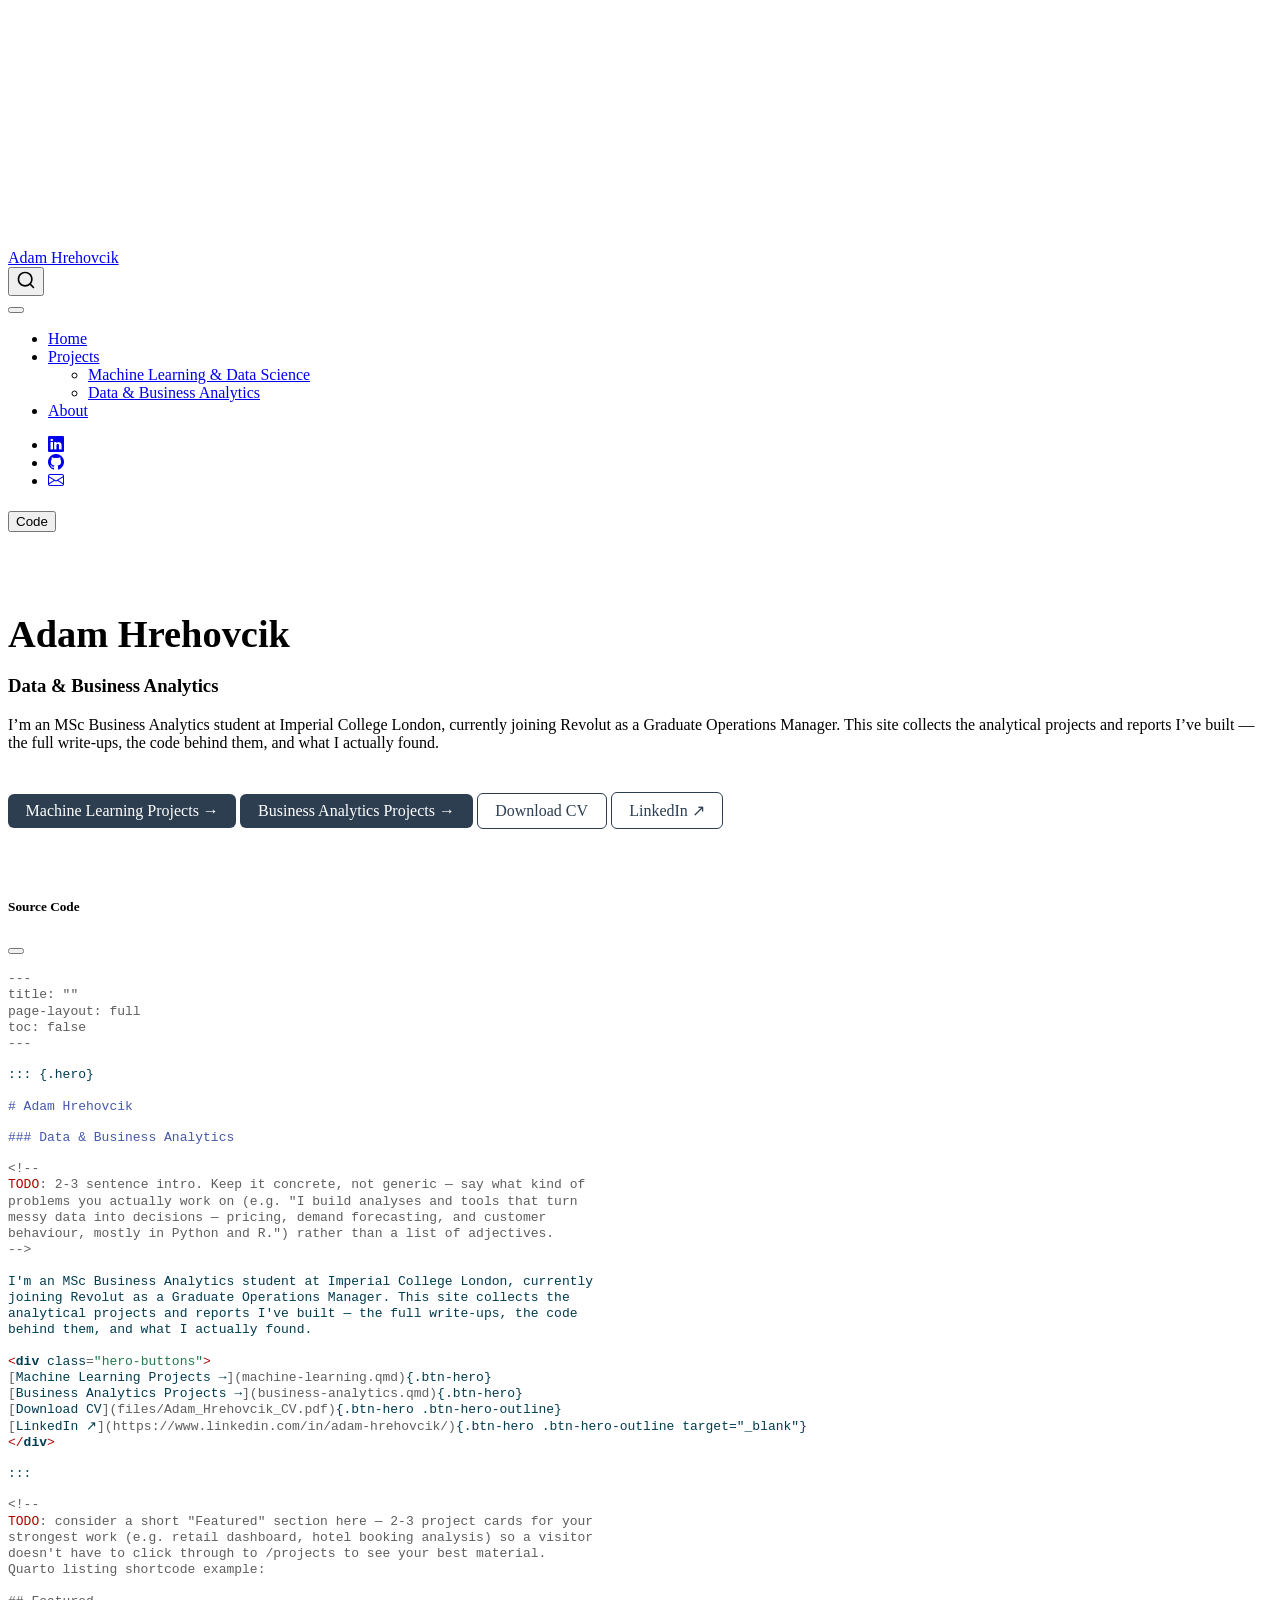
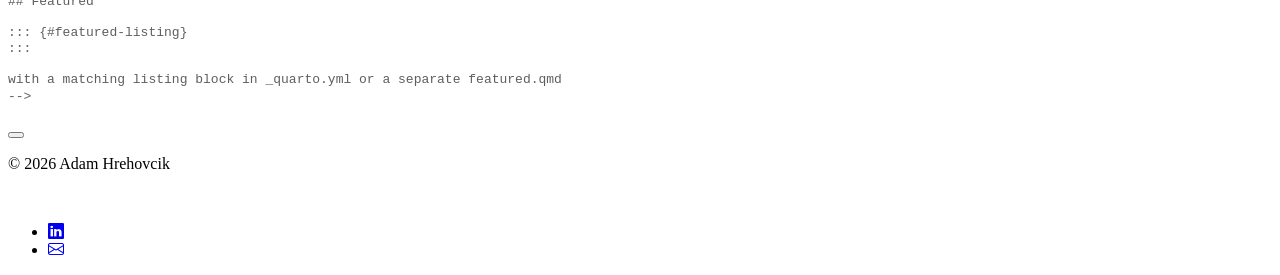
==== docs/index.html @ 9f3f6794 "project commit" ====
<!DOCTYPE html>
<html xmlns="http://www.w3.org/1999/xhtml" lang="en" xml:lang="en"><head>

<meta charset="utf-8">
<meta name="generator" content="quarto-1.10.18">

<meta name="viewport" content="width=device-width, initial-scale=1.0, user-scalable=yes">


<title>Adam Hrehovcik</title>
<style>
/* Default styles provided by pandoc.
** See https://pandoc.org/MANUAL.html#variables-for-html for config info.
*/
span.smallcaps{font-variant: small-caps;}
div.columns{display: flex; gap: 1.5em;}
div.column{flex: auto;}
@media screen {
div.columns{gap: min(4vw, 1.5em);}
div.column{overflow-x: auto;}
}
div.hanging-indent{margin-left: 1.5em; text-indent: -1.5em;}
ul.task-list{list-style: none;}
ul.task-list li input[type="checkbox"] {
  width: 0.8em;
  margin: 0 0.8em 0.2em -1em; /* quarto-specific, see https://github.com/quarto-dev/quarto-cli/issues/4556 */ 
  vertical-align: middle;
}
/* CSS for syntax highlighting */
html { -webkit-text-size-adjust: 100%; }
pre > code.sourceCode { white-space: pre; position: relative; }
pre > code.sourceCode > span { display: inline-block; line-height: 1.25; }
pre > code.sourceCode > span:empty { height: 1.2em; }
.sourceCode { overflow: visible; }
code.sourceCode > span { color: inherit; text-decoration: inherit; }
div.sourceCode { margin: 1em 0; }
pre.sourceCode { margin: 0; }
@media screen {
div.sourceCode { overflow: auto; }
}
@media print {
pre > code.sourceCode { white-space: pre-wrap; }
pre > code.sourceCode > span { text-indent: -5em; padding-left: 5em; }
}
pre.numberSource code
  { counter-reset: source-line 0; }
pre.numberSource code > span
  { position: relative; left: -4em; counter-increment: source-line; }
pre.numberSource code > span > a:first-child::before
  { content: counter(source-line);
    position: relative; left: -1em; text-align: right; vertical-align: baseline;
    border: none; display: inline-block;
    -webkit-touch-callout: none; -webkit-user-select: none;
    -khtml-user-select: none; -moz-user-select: none;
    -ms-user-select: none; user-select: none;
    padding: 0 4px; width: 4em;
  }
pre.numberSource { margin-left: 3em;  padding-left: 4px; }
div.sourceCode
  {   }
@media screen {
pre > code.sourceCode > span > a:first-child::before { text-decoration: underline; }
}
</style>


<script src="site_libs/quarto-nav/quarto-nav.js"></script>
<script src="site_libs/quarto-nav/headroom.min.js"></script>
<script src="site_libs/clipboard/clipboard.min.js"></script>
<script src="site_libs/quarto-search/autocomplete.umd.js"></script>
<script src="site_libs/quarto-search/fuse.min.js"></script>
<script src="site_libs/quarto-search/quarto-search.js"></script>
<meta name="quarto:offset" content="./">
<script src="site_libs/quarto-html/quarto.js" type="module"></script>
<script src="site_libs/quarto-html/tabsets/tabsets.js" type="module"></script>
<script src="site_libs/quarto-html/popper.min.js"></script>
<script src="site_libs/quarto-html/tippy.umd.min.js"></script>
<script src="site_libs/quarto-html/anchor.min.js"></script>
<link href="site_libs/quarto-html/tippy.css" rel="stylesheet">
<link href="site_libs/quarto-html/quarto-syntax-highlighting-64a204ab8560d761af7679ceaba22944.css" rel="stylesheet" id="quarto-text-highlighting-styles">
<script src="site_libs/bootstrap/bootstrap.min.js"></script>
<link href="site_libs/bootstrap/bootstrap-icons.css" rel="stylesheet">
<link href="site_libs/bootstrap/bootstrap-b9268bc799fbaeaa4ad04495d18e55d3.min.css" rel="stylesheet" append-hash="true" id="quarto-bootstrap" data-mode="light">
<script id="quarto-search-options" type="application/json">{
  "location": "navbar",
  "copy-button": false,
  "collapse-after": 3,
  "panel-placement": "end",
  "type": "overlay",
  "limit": 50,
  "keyboard-shortcut": [
    "f",
    "/",
    "s"
  ],
  "show-item-context": false,
  "language": {
    "search-no-results-text": "No results",
    "search-matching-documents-text": "matching documents",
    "search-copy-link-title": "Copy link to search",
    "search-hide-matches-text": "Hide additional matches",
    "search-more-match-text": "more match in this document",
    "search-more-matches-text": "more matches in this document",
    "search-clear-button-title": "Clear",
    "search-text-placeholder": "",
    "search-detached-cancel-button-title": "Cancel",
    "search-submit-button-title": "Submit",
    "search-label": "Search"
  }
}</script>


<link rel="stylesheet" href="styles.css">
</head>

<body class="nav-fixed quarto-light">

<div id="quarto-search-results"></div>
  <header id="quarto-header" class="headroom fixed-top">
    <nav class="navbar navbar-expand-lg " data-bs-theme="dark">
      <div class="navbar-container container-fluid">
      <div class="navbar-brand-container mx-auto">
    <a class="navbar-brand" href="./index.html">
    <span class="navbar-title">Adam Hrehovcik</span>
    </a>
  </div>
            <div id="quarto-search" class="" title="Search"></div>
          <button class="navbar-toggler" type="button" data-bs-toggle="collapse" data-bs-target="#navbarCollapse" aria-controls="navbarCollapse" role="menu" aria-expanded="false" aria-label="Toggle navigation" onclick="if (window.quartoToggleHeadroom) { window.quartoToggleHeadroom(); }">
  <span class="navbar-toggler-icon"></span>
</button>
          <div class="collapse navbar-collapse" id="navbarCollapse">
            <ul class="navbar-nav navbar-nav-scroll me-auto">
  <li class="nav-item">
    <a class="nav-link active" href="./index.html" aria-current="page"> 
<span class="menu-text">Home</span></a>
  </li>  
  <li class="nav-item dropdown ">
    <a class="nav-link dropdown-toggle" href="#" id="nav-menu-projects" role="link" data-bs-toggle="dropdown" aria-expanded="false">
 <span class="menu-text">Projects</span>
    </a>
    <ul class="dropdown-menu" aria-labelledby="nav-menu-projects">    
        <li>
    <a class="dropdown-item" href="./machine-learning.html">
 <span class="dropdown-text">Machine Learning &amp; Data Science</span></a>
  </li>  
        <li>
    <a class="dropdown-item" href="./business-analytics.html">
 <span class="dropdown-text">Data &amp; Business Analytics</span></a>
  </li>  
    </ul>
  </li>
  <li class="nav-item">
    <a class="nav-link" href="./about.html"> 
<span class="menu-text">About</span></a>
  </li>  
</ul>
            <ul class="navbar-nav navbar-nav-scroll ms-auto">
  <li class="nav-item compact">
    <a class="nav-link" href="https://www.linkedin.com/in/adam-hrehovcik/"> <i class="bi bi-linkedin" role="img" aria-label="LinkedIn">
</i> 
<span class="menu-text"></span></a>
  </li>  
  <li class="nav-item compact">
    <a class="nav-link" href="https://github.com/YOUR-GITHUB-USERNAME"> <i class="bi bi-github" role="img" aria-label="GitHub">
</i> 
<span class="menu-text"></span></a>
  </li>  
  <li class="nav-item compact">
    <a class="nav-link" href="mailto:adam.hrehovcik@gmail.com"> <i class="bi bi-envelope" role="img" aria-label="Email">
</i> 
<span class="menu-text"></span></a>
  </li>  
</ul>
          </div> <!-- /navcollapse -->
            <div class="quarto-navbar-tools">
</div>
      </div> <!-- /container-fluid -->
    </nav>
</header>
<!-- content -->
<div id="quarto-content" class="quarto-container page-columns page-rows-contents page-layout-full page-navbar">
<!-- sidebar -->
<!-- margin-sidebar -->
    
<!-- main -->
<main class="content column-page" id="quarto-document-content"><header id="title-block-header" class="quarto-title-block"><h1 class="title display-7"></h1></header><div class="quarto-title-block"><div class="quarto-title-tools-only"><button type="button" class="btn code-tools-button" id="quarto-code-tools-source"><i class="bi"></i> Code</button></div></div>




<section id="adam-hrehovcik" class="level1 hero">
<h1>Adam Hrehovcik</h1>
<section id="data-business-analytics" class="level3">
<h3 class="anchored" data-anchor-id="data-business-analytics">Data &amp; Business Analytics</h3>
<!--
TODO: 2-3 sentence intro. Keep it concrete, not generic — say what kind of
problems you actually work on (e.g. "I build analyses and tools that turn
messy data into decisions — pricing, demand forecasting, and customer
behaviour, mostly in Python and R.") rather than a list of adjectives.
-->
<p>I’m an MSc Business Analytics student at Imperial College London, currently joining Revolut as a Graduate Operations Manager. This site collects the analytical projects and reports I’ve built — the full write-ups, the code behind them, and what I actually found.</p>
<div class="hero-buttons">
<p><a href="./machine-learning.html" class="btn-hero">Machine Learning Projects →</a> <a href="./business-analytics.html" class="btn-hero">Business Analytics Projects →</a> <a href="files/Adam_Hrehovcik_CV.pdf" class="btn-hero btn-hero-outline">Download CV</a> <a href="https://www.linkedin.com/in/adam-hrehovcik/" class="btn-hero btn-hero-outline" target="_blank">LinkedIn ↗</a></p>
</div>
</section>
</section>
<!--
TODO: consider a short "Featured" section here — 2-3 project cards for your
strongest work (e.g. retail dashboard, hotel booking analysis) so a visitor
doesn't have to click through to /projects to see your best material.
Quarto listing shortcode example:

## Featured

::: {#featured-listing}
:::

with a matching listing block in _quarto.yml or a separate featured.qmd
-->


<!-- -->


</main> <!-- /main -->
<script id="quarto-html-after-body" type="application/javascript">
  window.document.addEventListener("DOMContentLoaded", function (event) {
    const icon = "";
    const anchorJS = new window.AnchorJS();
    anchorJS.options = {
      placement: 'right',
      icon: icon
    };
    anchorJS.add('.anchored');
    const isCodeAnnotation = (el) => {
      for (const clz of el.classList) {
        if (clz.startsWith('code-annotation-')) {                     
          return true;
        }
      }
      return false;
    }
    const onCopySuccess = function(e) {
      // button target
      const button = e.trigger;
      // don't keep focus
      button.blur();
      // flash "checked"
      button.classList.add('code-copy-button-checked');
      var currentTitle = button.getAttribute("title");
      button.setAttribute("title", "Copied!");
      let tooltip;
      if (window.bootstrap) {
        button.setAttribute("data-bs-toggle", "tooltip");
        button.setAttribute("data-bs-placement", "left");
        button.setAttribute("data-bs-title", "Copied!");
        tooltip = new bootstrap.Tooltip(button, 
          { trigger: "manual", 
            customClass: "code-copy-button-tooltip",
            offset: [0, -8]});
        tooltip.show();    
      }
      setTimeout(function() {
        if (tooltip) {
          tooltip.hide();
          button.removeAttribute("data-bs-title");
          button.removeAttribute("data-bs-toggle");
          button.removeAttribute("data-bs-placement");
        }
        button.setAttribute("title", currentTitle);
        button.classList.remove('code-copy-button-checked');
      }, 1000);
      // clear code selection
      e.clearSelection();
    }
    const getTextToCopy = function(trigger) {
      const outerScaffold = trigger.parentElement.cloneNode(true);
      const codeEl = outerScaffold.querySelector('code');
      for (const childEl of codeEl.children) {
        if (isCodeAnnotation(childEl)) {
          childEl.remove();
        }
      }
      return codeEl.innerText;
    }
    const clipboard = new window.ClipboardJS('.code-copy-button:not([data-in-quarto-modal])', {
      text: getTextToCopy
    });
    clipboard.on('success', onCopySuccess);
    if (window.document.getElementById('quarto-embedded-source-code-modal')) {
      const clipboardModal = new window.ClipboardJS('.code-copy-button[data-in-quarto-modal]', {
        text: getTextToCopy,
        container: window.document.getElementById('quarto-embedded-source-code-modal')
      });
      clipboardModal.on('success', onCopySuccess);
    }
    const viewSource = window.document.getElementById('quarto-view-source') ||
                       window.document.getElementById('quarto-code-tools-source');
    if (viewSource) {
      const sourceUrl = viewSource.getAttribute("data-quarto-source-url");
      viewSource.addEventListener("click", function(e) {
        if (sourceUrl) {
          // rstudio viewer pane
          if (/\bcapabilities=\b/.test(window.location)) {
            window.open(sourceUrl);
          } else {
            window.location.href = sourceUrl;
          }
        } else {
          const modal = new bootstrap.Modal(document.getElementById('quarto-embedded-source-code-modal'));
          modal.show();
        }
        return false;
      });
    }
    function toggleCodeHandler(show) {
      return function(e) {
        const cellDetails = window.document.querySelectorAll(".cell details.code-fold");
        for (let i=0; i<cellDetails.length; i++) {
          const details = cellDetails[i];
          if (show) {
            details.open = true;
          } else {
            details.removeAttribute("open");
          }
        }
        const cellCodeDivs = window.document.querySelectorAll(".cell div.sourceCode.cell-code");
        const fromCls = show ? "hidden" : "unhidden";
        const toCls = show ? "unhidden" : "hidden";
        for (let i=0; i<cellCodeDivs.length; i++) {
          const codeDiv = cellCodeDivs[i];
          if (codeDiv.classList.contains(fromCls)) {
            codeDiv.classList.remove(fromCls);
            codeDiv.classList.add(toCls);
          } 
        }
        return false;
      }
    }
    const hideAllCode = window.document.getElementById("quarto-hide-all-code");
    if (hideAllCode) {
      hideAllCode.addEventListener("click", toggleCodeHandler(false));
    }
    const showAllCode = window.document.getElementById("quarto-show-all-code");
    if (showAllCode) {
      showAllCode.addEventListener("click", toggleCodeHandler(true));
    }
      var localhostRegex = new RegExp(/^(?:http|https):\/\/localhost\:?[0-9]*\//);
      var mailtoRegex = new RegExp(/^mailto:/);
        var filterRegex = new RegExp("https:\/\/adamhrehovcik\.github\.io");
      var isInternal = (href) => {
          return filterRegex.test(href) || localhostRegex.test(href) || mailtoRegex.test(href);
      }
      // Inspect non-navigation links and adorn them if external
     var links = window.document.querySelectorAll('a[href]:not(.nav-link):not(.navbar-brand):not(.toc-action):not(.sidebar-link):not(.sidebar-item-toggle):not(.pagination-link):not(.no-external):not([aria-hidden]):not(.dropdown-item):not(.quarto-navigation-tool):not(.about-link)');
      for (var i=0; i<links.length; i++) {
        const link = links[i];
        if (!isInternal(link.href)) {
          // undo the damage that might have been done by quarto-nav.js in the case of
          // links that we want to consider external
          if (link.dataset.originalHref !== undefined) {
            link.href = link.dataset.originalHref;
          }
        }
      }
    function tippyHover(el, contentFn, onTriggerFn, onUntriggerFn) {
      const config = {
        allowHTML: true,
        maxWidth: 500,
        delay: 100,
        arrow: false,
        appendTo: function(el) {
            return el.parentElement;
        },
        interactive: true,
        interactiveBorder: 10,
        theme: 'quarto',
        placement: 'bottom-start',
      };
      if (contentFn) {
        config.content = contentFn;
      }
      if (onTriggerFn) {
        config.onTrigger = onTriggerFn;
      }
      if (onUntriggerFn) {
        config.onUntrigger = onUntriggerFn;
      }
      window.tippy(el, config); 
    }
    const noterefs = window.document.querySelectorAll('a[role="doc-noteref"]');
    for (var i=0; i<noterefs.length; i++) {
      const ref = noterefs[i];
      tippyHover(ref, function() {
        // use id or data attribute instead here
        let href = ref.getAttribute('data-footnote-href') || ref.getAttribute('href');
        try { href = new URL(href).hash; } catch {}
        const id = href.replace(/^#\/?/, "");
        const note = window.document.getElementById(id);
        if (note) {
          return note.innerHTML;
        } else {
          return "";
        }
      });
    }
    const xrefs = window.document.querySelectorAll('a.quarto-xref');
    const processXRef = (id, note) => {
      // Strip column container classes
      const stripColumnClz = (el) => {
        el.classList.remove("page-full", "page-columns");
        if (el.children) {
          for (const child of el.children) {
            stripColumnClz(child);
          }
        }
      }
      stripColumnClz(note)
      if (id === null || id.startsWith('sec-')) {
        // Special case sections, only their first couple elements
        const container = document.createElement("div");
        if (note.children && note.children.length > 2) {
          container.appendChild(note.children[0].cloneNode(true));
          for (let i = 1; i < note.children.length; i++) {
            const child = note.children[i];
            if (child.tagName === "P" && child.innerText === "") {
              continue;
            } else {
              container.appendChild(child.cloneNode(true));
              break;
            }
          }
          if (window.Quarto?.typesetMath) {
            window.Quarto.typesetMath(container);
          }
          return container.innerHTML
        } else {
          if (window.Quarto?.typesetMath) {
            window.Quarto.typesetMath(note);
          }
          return note.innerHTML;
        }
      } else {
        // Remove any anchor links if they are present
        const anchorLink = note.querySelector('a.anchorjs-link');
        if (anchorLink) {
          anchorLink.remove();
        }
        if (window.Quarto?.typesetMath) {
          window.Quarto.typesetMath(note);
        }
        if (note.classList.contains("callout")) {
          return note.outerHTML;
        } else {
          return note.innerHTML;
        }
      }
    }
    for (var i=0; i<xrefs.length; i++) {
      const xref = xrefs[i];
      tippyHover(xref, undefined, function(instance) {
        instance.disable();
        let url = xref.getAttribute('href');
        let hash = undefined; 
        if (url.startsWith('#')) {
          hash = url;
        } else {
          try { hash = new URL(url).hash; } catch {}
        }
        if (hash) {
          const id = hash.replace(/^#\/?/, "");
          const note = window.document.getElementById(id);
          if (note !== null) {
            try {
              const html = processXRef(id, note.cloneNode(true));
              instance.setContent(html);
            } finally {
              instance.enable();
              instance.show();
            }
          } else {
            // See if we can fetch this
            fetch(url.split('#')[0])
            .then(res => res.text())
            .then(html => {
              const parser = new DOMParser();
              const htmlDoc = parser.parseFromString(html, "text/html");
              const note = htmlDoc.getElementById(id);
              if (note !== null) {
                const html = processXRef(id, note);
                instance.setContent(html);
              } 
            }).finally(() => {
              instance.enable();
              instance.show();
            });
          }
        } else {
          // See if we can fetch a full url (with no hash to target)
          // This is a special case and we should probably do some content thinning / targeting
          fetch(url)
          .then(res => res.text())
          .then(html => {
            const parser = new DOMParser();
            const htmlDoc = parser.parseFromString(html, "text/html");
            const note = htmlDoc.querySelector('main.content');
            if (note !== null) {
              // This should only happen for chapter cross references
              // (since there is no id in the URL)
              // remove the first header
              if (note.children.length > 0 && note.children[0].tagName === "HEADER") {
                note.children[0].remove();
              }
              const html = processXRef(null, note);
              instance.setContent(html);
            } 
          }).finally(() => {
            instance.enable();
            instance.show();
          });
        }
      }, function(instance) {
      });
    }
        let selectedAnnoteEl;
        const selectorForAnnotation = ( cell, annotation) => {
          let cellAttr = 'data-code-cell="' + cell + '"';
          let lineAttr = 'data-code-annotation="' +  annotation + '"';
          const selector = 'span[' + cellAttr + '][' + lineAttr + ']';
          return selector;
        }
        const selectCodeLines = (annoteEl) => {
          const doc = window.document;
          const targetCell = annoteEl.getAttribute("data-target-cell");
          const targetAnnotation = annoteEl.getAttribute("data-target-annotation");
          const annoteSpan = window.document.querySelector(selectorForAnnotation(targetCell, targetAnnotation));
          const lines = annoteSpan.getAttribute("data-code-lines").split(",");
          const lineIds = lines.map((line) => {
            return targetCell + "-" + line;
          })
          let top = null;
          let height = null;
          let parent = null;
          if (lineIds.length > 0) {
              //compute the position of the single el (top and bottom and make a div)
              const el = window.document.getElementById(lineIds[0]);
              top = el.offsetTop;
              height = el.offsetHeight;
              parent = el.parentElement.parentElement;
            if (lineIds.length > 1) {
              const lastEl = window.document.getElementById(lineIds[lineIds.length - 1]);
              const bottom = lastEl.offsetTop + lastEl.offsetHeight;
              height = bottom - top;
            }
            if (top !== null && height !== null && parent !== null) {
              // cook up a div (if necessary) and position it 
              let div = window.document.getElementById("code-annotation-line-highlight");
              if (div === null) {
                div = window.document.createElement("div");
                div.setAttribute("id", "code-annotation-line-highlight");
                div.style.position = 'absolute';
                parent.appendChild(div);
              }
              div.style.top = top - 2 + "px";
              div.style.height = height + 4 + "px";
              div.style.left = 0;
              let gutterDiv = window.document.getElementById("code-annotation-line-highlight-gutter");
              if (gutterDiv === null) {
                gutterDiv = window.document.createElement("div");
                gutterDiv.setAttribute("id", "code-annotation-line-highlight-gutter");
                gutterDiv.style.position = 'absolute';
                const codeCell = window.document.getElementById(targetCell);
                const gutter = codeCell.querySelector('.code-annotation-gutter');
                gutter.appendChild(gutterDiv);
              }
              gutterDiv.style.top = top - 2 + "px";
              gutterDiv.style.height = height + 4 + "px";
            }
            selectedAnnoteEl = annoteEl;
          }
        };
        const unselectCodeLines = () => {
          const elementsIds = ["code-annotation-line-highlight", "code-annotation-line-highlight-gutter"];
          elementsIds.forEach((elId) => {
            const div = window.document.getElementById(elId);
            if (div) {
              div.remove();
            }
          });
          selectedAnnoteEl = undefined;
        };
          // Handle positioning of the toggle
      window.addEventListener(
        "resize",
        throttle(() => {
          elRect = undefined;
          if (selectedAnnoteEl) {
            selectCodeLines(selectedAnnoteEl);
          }
        }, 10)
      );
      function throttle(fn, ms) {
      let throttle = false;
      let timer;
        return (...args) => {
          if(!throttle) { // first call gets through
              fn.apply(this, args);
              throttle = true;
          } else { // all the others get throttled
              if(timer) clearTimeout(timer); // cancel #2
              timer = setTimeout(() => {
                fn.apply(this, args);
                timer = throttle = false;
              }, ms);
          }
        };
      }
        // Attach click handler to the DT
        const annoteDls = window.document.querySelectorAll('dt[data-target-cell]');
        for (const annoteDlNode of annoteDls) {
          annoteDlNode.addEventListener('click', (event) => {
            const clickedEl = event.target;
            if (clickedEl !== selectedAnnoteEl) {
              unselectCodeLines();
              const activeEl = window.document.querySelector('dt[data-target-cell].code-annotation-active');
              if (activeEl) {
                activeEl.classList.remove('code-annotation-active');
              }
              selectCodeLines(clickedEl);
              clickedEl.classList.add('code-annotation-active');
            } else {
              // Unselect the line
              unselectCodeLines();
              clickedEl.classList.remove('code-annotation-active');
            }
          });
        }
    const findCites = (el) => {
      const parentEl = el.parentElement;
      if (parentEl) {
        const cites = parentEl.dataset.cites;
        if (cites) {
          return {
            el,
            cites: cites.split(' ')
          };
        } else {
          return findCites(el.parentElement)
        }
      } else {
        return undefined;
      }
    };
    var bibliorefs = window.document.querySelectorAll('a[role="doc-biblioref"]');
    for (var i=0; i<bibliorefs.length; i++) {
      const ref = bibliorefs[i];
      const citeInfo = findCites(ref);
      if (citeInfo) {
        tippyHover(citeInfo.el, function() {
          var popup = window.document.createElement('div');
          citeInfo.cites.forEach(function(cite) {
            var citeDiv = window.document.createElement('div');
            citeDiv.classList.add('hanging-indent');
            citeDiv.classList.add('csl-entry');
            var biblioDiv = window.document.getElementById('ref-' + cite);
            if (biblioDiv) {
              citeDiv.innerHTML = biblioDiv.innerHTML;
            }
            popup.appendChild(citeDiv);
          });
          return popup.innerHTML;
        });
      }
    }
  });
  </script><div class="modal fade" id="quarto-embedded-source-code-modal" tabindex="-1" aria-labelledby="quarto-embedded-source-code-modal-label" aria-hidden="true"><div class="modal-dialog modal-dialog-scrollable"><div class="modal-content"><div class="modal-header"><h5 class="modal-title" id="quarto-embedded-source-code-modal-label">Source Code</h5><button class="btn-close" data-bs-dismiss="modal"></button></div><div class="modal-body"><div class="">
<div class="code-copy-outer-scaffold"><div class="sourceCode" id="cb1" data-shortcodes="false"><pre class="sourceCode markdown code-with-copy"><code class="sourceCode markdown"><span id="cb1-1"><a href="#cb1-1" aria-hidden="true" tabindex="-1"></a><span class="co">---</span></span>
<span id="cb1-2"><a href="#cb1-2" aria-hidden="true" tabindex="-1"></a><span class="an">title:</span><span class="co"> ""</span></span>
<span id="cb1-3"><a href="#cb1-3" aria-hidden="true" tabindex="-1"></a><span class="an">page-layout:</span><span class="co"> full</span></span>
<span id="cb1-4"><a href="#cb1-4" aria-hidden="true" tabindex="-1"></a><span class="an">toc:</span><span class="co"> false</span></span>
<span id="cb1-5"><a href="#cb1-5" aria-hidden="true" tabindex="-1"></a><span class="co">---</span></span>
<span id="cb1-6"><a href="#cb1-6" aria-hidden="true" tabindex="-1"></a></span>
<span id="cb1-7"><a href="#cb1-7" aria-hidden="true" tabindex="-1"></a>::: {.hero}</span>
<span id="cb1-8"><a href="#cb1-8" aria-hidden="true" tabindex="-1"></a></span>
<span id="cb1-9"><a href="#cb1-9" aria-hidden="true" tabindex="-1"></a><span class="fu"># Adam Hrehovcik</span></span>
<span id="cb1-10"><a href="#cb1-10" aria-hidden="true" tabindex="-1"></a></span>
<span id="cb1-11"><a href="#cb1-11" aria-hidden="true" tabindex="-1"></a><span class="fu">### Data &amp; Business Analytics</span></span>
<span id="cb1-12"><a href="#cb1-12" aria-hidden="true" tabindex="-1"></a></span>
<span id="cb1-13"><a href="#cb1-13" aria-hidden="true" tabindex="-1"></a><span class="co">&lt;!--</span></span>
<span id="cb1-14"><a href="#cb1-14" aria-hidden="true" tabindex="-1"></a><span class="al">TODO</span><span class="co">: 2-3 sentence intro. Keep it concrete, not generic — say what kind of</span></span>
<span id="cb1-15"><a href="#cb1-15" aria-hidden="true" tabindex="-1"></a><span class="co">problems you actually work on (e.g. "I build analyses and tools that turn</span></span>
<span id="cb1-16"><a href="#cb1-16" aria-hidden="true" tabindex="-1"></a><span class="co">messy data into decisions — pricing, demand forecasting, and customer</span></span>
<span id="cb1-17"><a href="#cb1-17" aria-hidden="true" tabindex="-1"></a><span class="co">behaviour, mostly in Python and R.") rather than a list of adjectives.</span></span>
<span id="cb1-18"><a href="#cb1-18" aria-hidden="true" tabindex="-1"></a><span class="co">--&gt;</span></span>
<span id="cb1-19"><a href="#cb1-19" aria-hidden="true" tabindex="-1"></a></span>
<span id="cb1-20"><a href="#cb1-20" aria-hidden="true" tabindex="-1"></a>I'm an MSc Business Analytics student at Imperial College London, currently</span>
<span id="cb1-21"><a href="#cb1-21" aria-hidden="true" tabindex="-1"></a>joining Revolut as a Graduate Operations Manager. This site collects the</span>
<span id="cb1-22"><a href="#cb1-22" aria-hidden="true" tabindex="-1"></a>analytical projects and reports I've built — the full write-ups, the code</span>
<span id="cb1-23"><a href="#cb1-23" aria-hidden="true" tabindex="-1"></a>behind them, and what I actually found.</span>
<span id="cb1-24"><a href="#cb1-24" aria-hidden="true" tabindex="-1"></a></span>
<span id="cb1-25"><a href="#cb1-25" aria-hidden="true" tabindex="-1"></a><span class="dt">&lt;</span><span class="kw">div</span><span class="ot"> class</span><span class="op">=</span><span class="st">"hero-buttons"</span><span class="dt">&gt;</span></span>
<span id="cb1-26"><a href="#cb1-26" aria-hidden="true" tabindex="-1"></a><span class="co">[</span><span class="ot">Machine Learning Projects →</span><span class="co">](machine-learning.qmd)</span>{.btn-hero}</span>
<span id="cb1-27"><a href="#cb1-27" aria-hidden="true" tabindex="-1"></a><span class="co">[</span><span class="ot">Business Analytics Projects →</span><span class="co">](business-analytics.qmd)</span>{.btn-hero}</span>
<span id="cb1-28"><a href="#cb1-28" aria-hidden="true" tabindex="-1"></a><span class="co">[</span><span class="ot">Download CV</span><span class="co">](files/Adam_Hrehovcik_CV.pdf)</span>{.btn-hero .btn-hero-outline}</span>
<span id="cb1-29"><a href="#cb1-29" aria-hidden="true" tabindex="-1"></a><span class="co">[</span><span class="ot">LinkedIn ↗</span><span class="co">](https://www.linkedin.com/in/adam-hrehovcik/)</span>{.btn-hero .btn-hero-outline target="_blank"}</span>
<span id="cb1-30"><a href="#cb1-30" aria-hidden="true" tabindex="-1"></a><span class="dt">&lt;/</span><span class="kw">div</span><span class="dt">&gt;</span></span>
<span id="cb1-31"><a href="#cb1-31" aria-hidden="true" tabindex="-1"></a></span>
<span id="cb1-32"><a href="#cb1-32" aria-hidden="true" tabindex="-1"></a>:::</span>
<span id="cb1-33"><a href="#cb1-33" aria-hidden="true" tabindex="-1"></a></span>
<span id="cb1-34"><a href="#cb1-34" aria-hidden="true" tabindex="-1"></a><span class="co">&lt;!--</span></span>
<span id="cb1-35"><a href="#cb1-35" aria-hidden="true" tabindex="-1"></a><span class="al">TODO</span><span class="co">: consider a short "Featured" section here — 2-3 project cards for your</span></span>
<span id="cb1-36"><a href="#cb1-36" aria-hidden="true" tabindex="-1"></a><span class="co">strongest work (e.g. retail dashboard, hotel booking analysis) so a visitor</span></span>
<span id="cb1-37"><a href="#cb1-37" aria-hidden="true" tabindex="-1"></a><span class="co">doesn't have to click through to /projects to see your best material.</span></span>
<span id="cb1-38"><a href="#cb1-38" aria-hidden="true" tabindex="-1"></a><span class="co">Quarto listing shortcode example:</span></span>
<span id="cb1-39"><a href="#cb1-39" aria-hidden="true" tabindex="-1"></a></span>
<span id="cb1-40"><a href="#cb1-40" aria-hidden="true" tabindex="-1"></a><span class="co">## Featured</span></span>
<span id="cb1-41"><a href="#cb1-41" aria-hidden="true" tabindex="-1"></a></span>
<span id="cb1-42"><a href="#cb1-42" aria-hidden="true" tabindex="-1"></a><span class="co">::: {#featured-listing}</span></span>
<span id="cb1-43"><a href="#cb1-43" aria-hidden="true" tabindex="-1"></a><span class="co">:::</span></span>
<span id="cb1-44"><a href="#cb1-44" aria-hidden="true" tabindex="-1"></a></span>
<span id="cb1-45"><a href="#cb1-45" aria-hidden="true" tabindex="-1"></a><span class="co">with a matching listing block in _quarto.yml or a separate featured.qmd</span></span>
<span id="cb1-46"><a href="#cb1-46" aria-hidden="true" tabindex="-1"></a><span class="co">--&gt;</span></span></code></pre></div><button title="Copy to Clipboard" class="code-copy-button" data-in-quarto-modal=""><i class="bi"></i></button></div>
</div></div></div></div></div>
</div> <!-- /content -->
<footer class="footer">
  <div class="nav-footer">
    <div class="nav-footer-left">
<p>© 2026 Adam Hrehovcik</p>
</div>   
    <div class="nav-footer-center">
      &nbsp;
    </div>
    <div class="nav-footer-right">
      <ul class="footer-items list-unstyled">
    <li class="nav-item compact">
    <a class="nav-link" href="https://www.linkedin.com/in/adam-hrehovcik/">
      <i class="bi bi-linkedin" role="img">
</i> 
    </a>
  </li>  
    <li class="nav-item compact">
    <a class="nav-link" href="mailto:adam.hrehovcik@gmail.com">
      <i class="bi bi-envelope" role="img">
</i> 
    </a>
  </li>  
</ul>
    </div>
  </div>
</footer>




</body></html>
---- docs/site_libs/quarto-html/tippy.css ----
.tippy-box[data-animation=fade][data-state=hidden]{opacity:0}[data-tippy-root]{max-width:calc(100vw - 10px)}.tippy-box{position:relative;background-color:#333;color:#fff;border-radius:4px;font-size:14px;line-height:1.4;white-space:normal;outline:0;transition-property:transform,visibility,opacity}.tippy-box[data-placement^=top]>.tippy-arrow{bottom:0}.tippy-box[data-placement^=top]>.tippy-arrow:before{bottom:-7px;left:0;border-width:8px 8px 0;border-top-color:initial;transform-origin:center top}.tippy-box[data-placement^=bottom]>.tippy-arrow{top:0}.tippy-box[data-placement^=bottom]>.tippy-arrow:before{top:-7px;left:0;border-width:0 8px 8px;border-bottom-color:initial;transform-origin:center bottom}.tippy-box[data-placement^=left]>.tippy-arrow{right:0}.tippy-box[data-placement^=left]>.tippy-arrow:before{border-width:8px 0 8px 8px;border-left-color:initial;right:-7px;transform-origin:center left}.tippy-box[data-placement^=right]>.tippy-arrow{left:0}.tippy-box[data-placement^=right]>.tippy-arrow:before{left:-7px;border-width:8px 8px 8px 0;border-right-color:initial;transform-origin:center right}.tippy-box[data-inertia][data-state=visible]{transition-timing-function:cubic-bezier(.54,1.5,.38,1.11)}.tippy-arrow{width:16px;height:16px;color:#333}.tippy-arrow:before{content:"";position:absolute;border-color:transparent;border-style:solid}.tippy-content{position:relative;padding:5px 9px;z-index:1}
---- docs/site_libs/quarto-html/quarto-syntax-highlighting-64a204ab8560d761af7679ceaba22944.css ----
/* quarto syntax highlight colors */
:root {
  --quarto-hl-ot-color: #003B4F;
  --quarto-hl-at-color: #657422;
  --quarto-hl-ss-color: #20794D;
  --quarto-hl-an-color: #5E5E5E;
  --quarto-hl-fu-color: #4758AB;
  --quarto-hl-st-color: #20794D;
  --quarto-hl-cf-color: #003B4F;
  --quarto-hl-op-color: #5E5E5E;
  --quarto-hl-er-color: #AD0000;
  --quarto-hl-bn-color: #AD0000;
  --quarto-hl-al-color: #AD0000;
  --quarto-hl-va-color: #111111;
  --quarto-hl-bu-color: inherit;
  --quarto-hl-ex-color: inherit;
  --quarto-hl-pp-color: #AD0000;
  --quarto-hl-in-color: #5E5E5E;
  --quarto-hl-vs-color: #20794D;
  --quarto-hl-wa-color: #5E5E5E;
  --quarto-hl-do-color: #5E5E5E;
  --quarto-hl-im-color: #00769E;
  --quarto-hl-ch-color: #20794D;
  --quarto-hl-dt-color: #AD0000;
  --quarto-hl-fl-color: #AD0000;
  --quarto-hl-co-color: #5E5E5E;
  --quarto-hl-cv-color: #5E5E5E;
  --quarto-hl-cn-color: #8f5902;
  --quarto-hl-sc-color: #5E5E5E;
  --quarto-hl-dv-color: #AD0000;
  --quarto-hl-kw-color: #003B4F;
}

/* other quarto variables */
:root {
  --quarto-font-monospace: SFMono-Regular, Menlo, Monaco, Consolas, "Liberation Mono", "Courier New", monospace;
}

/* syntax highlight based on Pandoc's rules */
pre > code.sourceCode > span {
  color: #003B4F;
}

code.sourceCode > span {
  color: #003B4F;
}

div.sourceCode,
div.sourceCode pre.sourceCode {
  color: #003B4F;
}

/* Normal */
code span {
  color: #003B4F;
}

/* Alert */
code span.al {
  color: #AD0000;
  font-style: inherit;
}

/* Annotation */
code span.an {
  color: #5E5E5E;
  font-style: inherit;
}

/* Attribute */
code span.at {
  color: #657422;
  font-style: inherit;
}

/* BaseN */
code span.bn {
  color: #AD0000;
  font-style: inherit;
}

/* BuiltIn */
code span.bu {
  font-style: inherit;
}

/* ControlFlow */
code span.cf {
  color: #003B4F;
  font-weight: bold;
  font-style: inherit;
}

/* Char */
code span.ch {
  color: #20794D;
  font-style: inherit;
}

/* Constant */
code span.cn {
  color: #8f5902;
  font-style: inherit;
}

/* Comment */
code span.co {
  color: #5E5E5E;
  font-style: inherit;
}

/* CommentVar */
code span.cv {
  color: #5E5E5E;
  font-style: italic;
}

/* Documentation */
code span.do {
  color: #5E5E5E;
  font-style: italic;
}

/* DataType */
code span.dt {
  color: #AD0000;
  font-style: inherit;
}

/* DecVal */
code span.dv {
  color: #AD0000;
  font-style: inherit;
}

/* Error */
code span.er {
  color: #AD0000;
  font-style: inherit;
}

/* Extension */
code span.ex {
  font-style: inherit;
}

/* Float */
code span.fl {
  color: #AD0000;
  font-style: inherit;
}

/* Function */
code span.fu {
  color: #4758AB;
  font-style: inherit;
}

/* Import */
code span.im {
  color: #00769E;
  font-style: inherit;
}

/* Information */
code span.in {
  color: #5E5E5E;
  font-style: inherit;
}

/* Keyword */
code span.kw {
  color: #003B4F;
  font-weight: bold;
  font-style: inherit;
}

/* Operator */
code span.op {
  color: #5E5E5E;
  font-style: inherit;
}

/* Other */
code span.ot {
  color: #003B4F;
  font-style: inherit;
}

/* Preprocessor */
code span.pp {
  color: #AD0000;
  font-style: inherit;
}

/* SpecialChar */
code span.sc {
  color: #5E5E5E;
  font-style: inherit;
}

/* SpecialString */
code span.ss {
  color: #20794D;
  font-style: inherit;
}

/* String */
code span.st {
  color: #20794D;
  font-style: inherit;
}

/* Variable */
code span.va {
  color: #111111;
  font-style: inherit;
}

/* VerbatimString */
code span.vs {
  color: #20794D;
  font-style: inherit;
}

/* Warning */
code span.wa {
  color: #5E5E5E;
  font-style: italic;
}

.prevent-inlining {
  content: "</";
}

/*# sourceMappingURL=9d8d5bb603a83b8298b89080a598c93b.css.map */
---- docs/styles.css ----
/* Minimal custom styling on top of the Cosmo theme.
   Delete anything you don't want — this is intentionally light-touch. */

.hero {
  padding: 3rem 0 2rem 0;
}

.hero h1 {
  font-size: 2.4rem;
  margin-bottom: 0.25rem;
}

.hero-buttons {
  margin-top: 1.5rem;
  display: flex;
  gap: 0.75rem;
  flex-wrap: wrap;
}

.btn-hero {
  display: inline-block;
  padding: 0.5rem 1.1rem;
  border-radius: 6px;
  text-decoration: none !important;
  font-weight: 500;
  background-color: #2c3e50;
  color: #fff !important;
}

.btn-hero-outline {
  background-color: transparent;
  color: #2c3e50 !important;
  border: 1px solid #2c3e50;
}

.about-layout {
  max-width: 700px;
}

.about-photo {
  width: 160px;
  border-radius: 50%;
  margin-bottom: 1rem;
}

/* Project listing cards */
.quarto-grid-item .card-title {
  font-weight: 600;
}
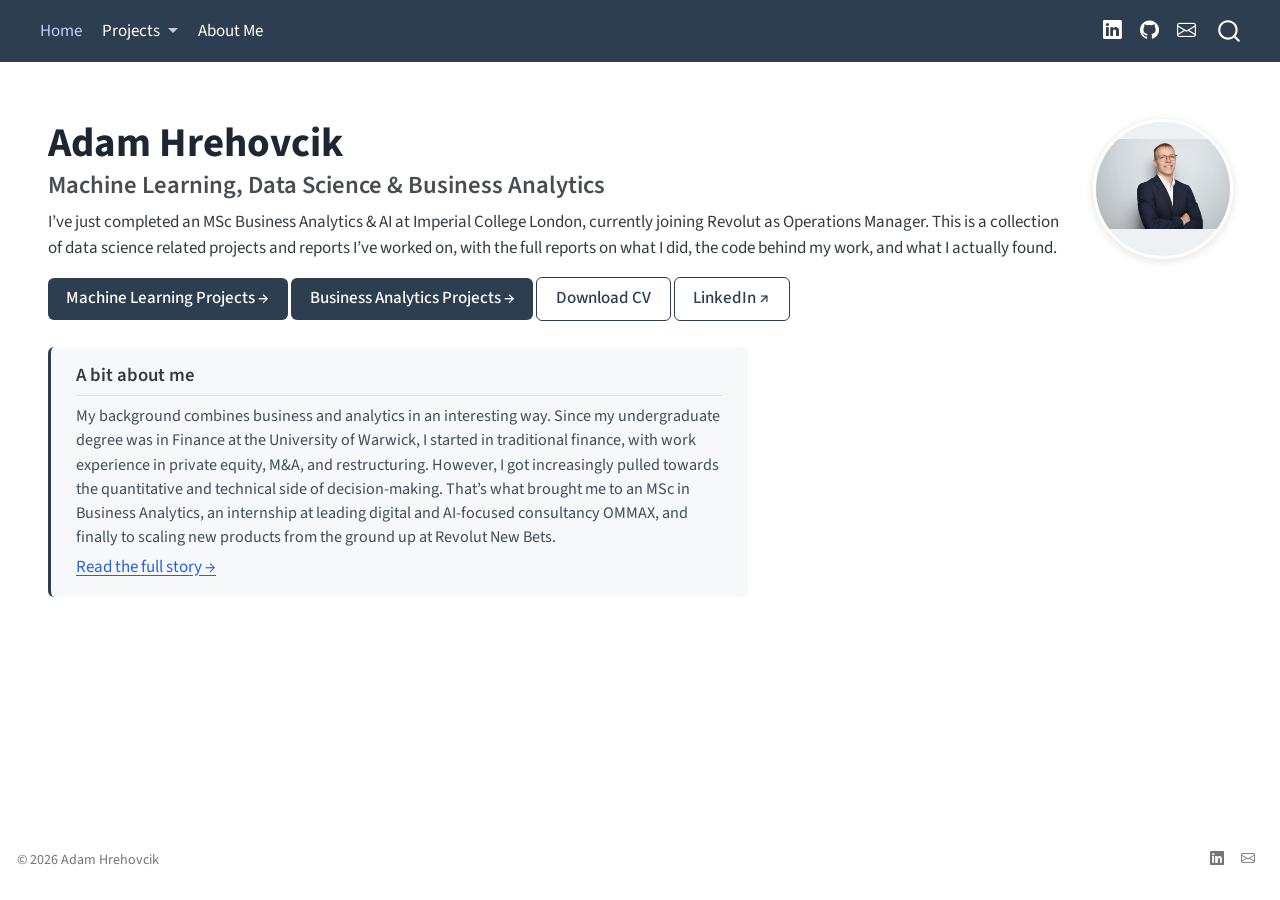
==== commit f873f037: "final touches" ====
--- a/docs/index.html
+++ b/docs/index.html
@@ -26,41 +26,6 @@
   margin: 0 0.8em 0.2em -1em; /* quarto-specific, see https://github.com/quarto-dev/quarto-cli/issues/4556 */ 
   vertical-align: middle;
 }
-/* CSS for syntax highlighting */
-html { -webkit-text-size-adjust: 100%; }
-pre > code.sourceCode { white-space: pre; position: relative; }
-pre > code.sourceCode > span { display: inline-block; line-height: 1.25; }
-pre > code.sourceCode > span:empty { height: 1.2em; }
-.sourceCode { overflow: visible; }
-code.sourceCode > span { color: inherit; text-decoration: inherit; }
-div.sourceCode { margin: 1em 0; }
-pre.sourceCode { margin: 0; }
-@media screen {
-div.sourceCode { overflow: auto; }
-}
-@media print {
-pre > code.sourceCode { white-space: pre-wrap; }
-pre > code.sourceCode > span { text-indent: -5em; padding-left: 5em; }
-}
-pre.numberSource code
-  { counter-reset: source-line 0; }
-pre.numberSource code > span
-  { position: relative; left: -4em; counter-increment: source-line; }
-pre.numberSource code > span > a:first-child::before
-  { content: counter(source-line);
-    position: relative; left: -1em; text-align: right; vertical-align: baseline;
-    border: none; display: inline-block;
-    -webkit-touch-callout: none; -webkit-user-select: none;
-    -khtml-user-select: none; -moz-user-select: none;
-    -ms-user-select: none; user-select: none;
-    padding: 0 4px; width: 4em;
-  }
-pre.numberSource { margin-left: 3em;  padding-left: 4px; }
-div.sourceCode
-  {   }
-@media screen {
-pre > code.sourceCode > span > a:first-child::before { text-decoration: underline; }
-}
 </style>
 
 
@@ -80,7 +45,7 @@
 <link href="site_libs/quarto-html/quarto-syntax-highlighting-64a204ab8560d761af7679ceaba22944.css" rel="stylesheet" id="quarto-text-highlighting-styles">
 <script src="site_libs/bootstrap/bootstrap.min.js"></script>
 <link href="site_libs/bootstrap/bootstrap-icons.css" rel="stylesheet">
-<link href="site_libs/bootstrap/bootstrap-b9268bc799fbaeaa4ad04495d18e55d3.min.css" rel="stylesheet" append-hash="true" id="quarto-bootstrap" data-mode="light">
+<link href="site_libs/bootstrap/bootstrap-0a29e989004181ecb0bb1f75400d7e47.min.css" rel="stylesheet" append-hash="true" id="quarto-bootstrap" data-mode="light">
 <script id="quarto-search-options" type="application/json">{
   "location": "navbar",
   "copy-button": false,
@@ -119,11 +84,6 @@
   <header id="quarto-header" class="headroom fixed-top">
     <nav class="navbar navbar-expand-lg " data-bs-theme="dark">
       <div class="navbar-container container-fluid">
-      <div class="navbar-brand-container mx-auto">
-    <a class="navbar-brand" href="./index.html">
-    <span class="navbar-title">Adam Hrehovcik</span>
-    </a>
-  </div>
             <div id="quarto-search" class="" title="Search"></div>
           <button class="navbar-toggler" type="button" data-bs-toggle="collapse" data-bs-target="#navbarCollapse" aria-controls="navbarCollapse" role="menu" aria-expanded="false" aria-label="Toggle navigation" onclick="if (window.quartoToggleHeadroom) { window.quartoToggleHeadroom(); }">
   <span class="navbar-toggler-icon"></span>
@@ -151,7 +111,7 @@
   </li>
   <li class="nav-item">
     <a class="nav-link" href="./about.html"> 
-<span class="menu-text">About</span></a>
+<span class="menu-text">About Me</span></a>
   </li>  
 </ul>
             <ul class="navbar-nav navbar-nav-scroll ms-auto">
@@ -161,7 +121,7 @@
 <span class="menu-text"></span></a>
   </li>  
   <li class="nav-item compact">
-    <a class="nav-link" href="https://github.com/YOUR-GITHUB-USERNAME"> <i class="bi bi-github" role="img" aria-label="GitHub">
+    <a class="nav-link" href="https://github.com/AdamHrehovcik"> <i class="bi bi-github" role="img" aria-label="GitHub">
 </i> 
 <span class="menu-text"></span></a>
   </li>  
@@ -183,43 +143,36 @@
 <!-- margin-sidebar -->
     
 <!-- main -->
-<main class="content column-page" id="quarto-document-content"><header id="title-block-header" class="quarto-title-block"><h1 class="title display-7"></h1></header><div class="quarto-title-block"><div class="quarto-title-tools-only"><button type="button" class="btn code-tools-button" id="quarto-code-tools-source"><i class="bi"></i> Code</button></div></div>
-
-
-
-
-<section id="adam-hrehovcik" class="level1 hero">
-<h1>Adam Hrehovcik</h1>
-<section id="data-business-analytics" class="level3">
-<h3 class="anchored" data-anchor-id="data-business-analytics">Data &amp; Business Analytics</h3>
-<!--
-TODO: 2-3 sentence intro. Keep it concrete, not generic — say what kind of
-problems you actually work on (e.g. "I build analyses and tools that turn
-messy data into decisions — pricing, demand forecasting, and customer
-behaviour, mostly in Python and R.") rather than a list of adjectives.
--->
-<p>I’m an MSc Business Analytics student at Imperial College London, currently joining Revolut as a Graduate Operations Manager. This site collects the analytical projects and reports I’ve built — the full write-ups, the code behind them, and what I actually found.</p>
+<main class="content column-page" id="quarto-document-content"><header id="title-block-header" class="quarto-title-block"></header>
+
+
+
+
+<div class="hero">
+<div class="hero-flex">
+<div class="hero-text">
+<div class="hero-name">
+Adam Hrehovcik
+</div>
+<section id="machine-learning-data-science-business-analytics" class="level3">
+<h3 class="anchored" data-anchor-id="machine-learning-data-science-business-analytics">Machine Learning, Data Science &amp; Business Analytics</h3>
+<p>I’ve just completed an MSc Business Analytics &amp; AI at Imperial College London, currently joining Revolut as Operations Manager. This is a collection of data science related projects and reports I’ve worked on, with the full reports on what I did, the code behind my work, and what I actually found.</p>
 <div class="hero-buttons">
 <p><a href="./machine-learning.html" class="btn-hero">Machine Learning Projects →</a> <a href="./business-analytics.html" class="btn-hero">Business Analytics Projects →</a> <a href="files/Adam_Hrehovcik_CV.pdf" class="btn-hero btn-hero-outline">Download CV</a> <a href="https://www.linkedin.com/in/adam-hrehovcik/" class="btn-hero btn-hero-outline" target="_blank">LinkedIn ↗</a></p>
 </div>
 </section>
+</div>
+<div class="hero-photo">
+<p><img src="images/headshot.jpg" alt="Adam Hrehovcik"></p>
+</div>
+</div>
+</div>
+<section id="a-bit-about-me" class="level2 about-box">
+<h2 class="anchored" data-anchor-id="a-bit-about-me">A bit about me</h2>
+<p>My background combines business and analytics in an interesting way. Since my undergraduate degree was in Finance at the University of Warwick, I started in traditional finance, with work experience in private equity, M&amp;A, and restructuring. However, I got increasingly pulled towards the quantitative and technical side of decision-making. That’s what brought me to an MSc in Business Analytics, an internship at leading digital and AI-focused consultancy OMMAX, and finally to scaling new products from the ground up at Revolut New Bets.</p>
+<p><a href="./about.html">Read the full story →</a></p>
 </section>
-<!--
-TODO: consider a short "Featured" section here — 2-3 project cards for your
-strongest work (e.g. retail dashboard, hotel booking analysis) so a visitor
-doesn't have to click through to /projects to see your best material.
-Quarto listing shortcode example:
-
-## Featured
-
-::: {#featured-listing}
-:::
-
-with a matching listing block in _quarto.yml or a separate featured.qmd
--->
-
-
-<!-- -->
+
 
 
 </main> <!-- /main -->
@@ -293,57 +246,6 @@
         container: window.document.getElementById('quarto-embedded-source-code-modal')
       });
       clipboardModal.on('success', onCopySuccess);
-    }
-    const viewSource = window.document.getElementById('quarto-view-source') ||
-                       window.document.getElementById('quarto-code-tools-source');
-    if (viewSource) {
-      const sourceUrl = viewSource.getAttribute("data-quarto-source-url");
-      viewSource.addEventListener("click", function(e) {
-        if (sourceUrl) {
-          // rstudio viewer pane
-          if (/\bcapabilities=\b/.test(window.location)) {
-            window.open(sourceUrl);
-          } else {
-            window.location.href = sourceUrl;
-          }
-        } else {
-          const modal = new bootstrap.Modal(document.getElementById('quarto-embedded-source-code-modal'));
-          modal.show();
-        }
-        return false;
-      });
-    }
-    function toggleCodeHandler(show) {
-      return function(e) {
-        const cellDetails = window.document.querySelectorAll(".cell details.code-fold");
-        for (let i=0; i<cellDetails.length; i++) {
-          const details = cellDetails[i];
-          if (show) {
-            details.open = true;
-          } else {
-            details.removeAttribute("open");
-          }
-        }
-        const cellCodeDivs = window.document.querySelectorAll(".cell div.sourceCode.cell-code");
-        const fromCls = show ? "hidden" : "unhidden";
-        const toCls = show ? "unhidden" : "hidden";
-        for (let i=0; i<cellCodeDivs.length; i++) {
-          const codeDiv = cellCodeDivs[i];
-          if (codeDiv.classList.contains(fromCls)) {
-            codeDiv.classList.remove(fromCls);
-            codeDiv.classList.add(toCls);
-          } 
-        }
-        return false;
-      }
-    }
-    const hideAllCode = window.document.getElementById("quarto-hide-all-code");
-    if (hideAllCode) {
-      hideAllCode.addEventListener("click", toggleCodeHandler(false));
-    }
-    const showAllCode = window.document.getElementById("quarto-show-all-code");
-    if (showAllCode) {
-      showAllCode.addEventListener("click", toggleCodeHandler(true));
     }
       var localhostRegex = new RegExp(/^(?:http|https):\/\/localhost\:?[0-9]*\//);
       var mailtoRegex = new RegExp(/^mailto:/);
@@ -673,54 +575,7 @@
       }
     }
   });
-  </script><div class="modal fade" id="quarto-embedded-source-code-modal" tabindex="-1" aria-labelledby="quarto-embedded-source-code-modal-label" aria-hidden="true"><div class="modal-dialog modal-dialog-scrollable"><div class="modal-content"><div class="modal-header"><h5 class="modal-title" id="quarto-embedded-source-code-modal-label">Source Code</h5><button class="btn-close" data-bs-dismiss="modal"></button></div><div class="modal-body"><div class="">
-<div class="code-copy-outer-scaffold"><div class="sourceCode" id="cb1" data-shortcodes="false"><pre class="sourceCode markdown code-with-copy"><code class="sourceCode markdown"><span id="cb1-1"><a href="#cb1-1" aria-hidden="true" tabindex="-1"></a><span class="co">---</span></span>
-<span id="cb1-2"><a href="#cb1-2" aria-hidden="true" tabindex="-1"></a><span class="an">title:</span><span class="co"> ""</span></span>
-<span id="cb1-3"><a href="#cb1-3" aria-hidden="true" tabindex="-1"></a><span class="an">page-layout:</span><span class="co"> full</span></span>
-<span id="cb1-4"><a href="#cb1-4" aria-hidden="true" tabindex="-1"></a><span class="an">toc:</span><span class="co"> false</span></span>
-<span id="cb1-5"><a href="#cb1-5" aria-hidden="true" tabindex="-1"></a><span class="co">---</span></span>
-<span id="cb1-6"><a href="#cb1-6" aria-hidden="true" tabindex="-1"></a></span>
-<span id="cb1-7"><a href="#cb1-7" aria-hidden="true" tabindex="-1"></a>::: {.hero}</span>
-<span id="cb1-8"><a href="#cb1-8" aria-hidden="true" tabindex="-1"></a></span>
-<span id="cb1-9"><a href="#cb1-9" aria-hidden="true" tabindex="-1"></a><span class="fu"># Adam Hrehovcik</span></span>
-<span id="cb1-10"><a href="#cb1-10" aria-hidden="true" tabindex="-1"></a></span>
-<span id="cb1-11"><a href="#cb1-11" aria-hidden="true" tabindex="-1"></a><span class="fu">### Data &amp; Business Analytics</span></span>
-<span id="cb1-12"><a href="#cb1-12" aria-hidden="true" tabindex="-1"></a></span>
-<span id="cb1-13"><a href="#cb1-13" aria-hidden="true" tabindex="-1"></a><span class="co">&lt;!--</span></span>
-<span id="cb1-14"><a href="#cb1-14" aria-hidden="true" tabindex="-1"></a><span class="al">TODO</span><span class="co">: 2-3 sentence intro. Keep it concrete, not generic — say what kind of</span></span>
-<span id="cb1-15"><a href="#cb1-15" aria-hidden="true" tabindex="-1"></a><span class="co">problems you actually work on (e.g. "I build analyses and tools that turn</span></span>
-<span id="cb1-16"><a href="#cb1-16" aria-hidden="true" tabindex="-1"></a><span class="co">messy data into decisions — pricing, demand forecasting, and customer</span></span>
-<span id="cb1-17"><a href="#cb1-17" aria-hidden="true" tabindex="-1"></a><span class="co">behaviour, mostly in Python and R.") rather than a list of adjectives.</span></span>
-<span id="cb1-18"><a href="#cb1-18" aria-hidden="true" tabindex="-1"></a><span class="co">--&gt;</span></span>
-<span id="cb1-19"><a href="#cb1-19" aria-hidden="true" tabindex="-1"></a></span>
-<span id="cb1-20"><a href="#cb1-20" aria-hidden="true" tabindex="-1"></a>I'm an MSc Business Analytics student at Imperial College London, currently</span>
-<span id="cb1-21"><a href="#cb1-21" aria-hidden="true" tabindex="-1"></a>joining Revolut as a Graduate Operations Manager. This site collects the</span>
-<span id="cb1-22"><a href="#cb1-22" aria-hidden="true" tabindex="-1"></a>analytical projects and reports I've built — the full write-ups, the code</span>
-<span id="cb1-23"><a href="#cb1-23" aria-hidden="true" tabindex="-1"></a>behind them, and what I actually found.</span>
-<span id="cb1-24"><a href="#cb1-24" aria-hidden="true" tabindex="-1"></a></span>
-<span id="cb1-25"><a href="#cb1-25" aria-hidden="true" tabindex="-1"></a><span class="dt">&lt;</span><span class="kw">div</span><span class="ot"> class</span><span class="op">=</span><span class="st">"hero-buttons"</span><span class="dt">&gt;</span></span>
-<span id="cb1-26"><a href="#cb1-26" aria-hidden="true" tabindex="-1"></a><span class="co">[</span><span class="ot">Machine Learning Projects →</span><span class="co">](machine-learning.qmd)</span>{.btn-hero}</span>
-<span id="cb1-27"><a href="#cb1-27" aria-hidden="true" tabindex="-1"></a><span class="co">[</span><span class="ot">Business Analytics Projects →</span><span class="co">](business-analytics.qmd)</span>{.btn-hero}</span>
-<span id="cb1-28"><a href="#cb1-28" aria-hidden="true" tabindex="-1"></a><span class="co">[</span><span class="ot">Download CV</span><span class="co">](files/Adam_Hrehovcik_CV.pdf)</span>{.btn-hero .btn-hero-outline}</span>
-<span id="cb1-29"><a href="#cb1-29" aria-hidden="true" tabindex="-1"></a><span class="co">[</span><span class="ot">LinkedIn ↗</span><span class="co">](https://www.linkedin.com/in/adam-hrehovcik/)</span>{.btn-hero .btn-hero-outline target="_blank"}</span>
-<span id="cb1-30"><a href="#cb1-30" aria-hidden="true" tabindex="-1"></a><span class="dt">&lt;/</span><span class="kw">div</span><span class="dt">&gt;</span></span>
-<span id="cb1-31"><a href="#cb1-31" aria-hidden="true" tabindex="-1"></a></span>
-<span id="cb1-32"><a href="#cb1-32" aria-hidden="true" tabindex="-1"></a>:::</span>
-<span id="cb1-33"><a href="#cb1-33" aria-hidden="true" tabindex="-1"></a></span>
-<span id="cb1-34"><a href="#cb1-34" aria-hidden="true" tabindex="-1"></a><span class="co">&lt;!--</span></span>
-<span id="cb1-35"><a href="#cb1-35" aria-hidden="true" tabindex="-1"></a><span class="al">TODO</span><span class="co">: consider a short "Featured" section here — 2-3 project cards for your</span></span>
-<span id="cb1-36"><a href="#cb1-36" aria-hidden="true" tabindex="-1"></a><span class="co">strongest work (e.g. retail dashboard, hotel booking analysis) so a visitor</span></span>
-<span id="cb1-37"><a href="#cb1-37" aria-hidden="true" tabindex="-1"></a><span class="co">doesn't have to click through to /projects to see your best material.</span></span>
-<span id="cb1-38"><a href="#cb1-38" aria-hidden="true" tabindex="-1"></a><span class="co">Quarto listing shortcode example:</span></span>
-<span id="cb1-39"><a href="#cb1-39" aria-hidden="true" tabindex="-1"></a></span>
-<span id="cb1-40"><a href="#cb1-40" aria-hidden="true" tabindex="-1"></a><span class="co">## Featured</span></span>
-<span id="cb1-41"><a href="#cb1-41" aria-hidden="true" tabindex="-1"></a></span>
-<span id="cb1-42"><a href="#cb1-42" aria-hidden="true" tabindex="-1"></a><span class="co">::: {#featured-listing}</span></span>
-<span id="cb1-43"><a href="#cb1-43" aria-hidden="true" tabindex="-1"></a><span class="co">:::</span></span>
-<span id="cb1-44"><a href="#cb1-44" aria-hidden="true" tabindex="-1"></a></span>
-<span id="cb1-45"><a href="#cb1-45" aria-hidden="true" tabindex="-1"></a><span class="co">with a matching listing block in _quarto.yml or a separate featured.qmd</span></span>
-<span id="cb1-46"><a href="#cb1-46" aria-hidden="true" tabindex="-1"></a><span class="co">--&gt;</span></span></code></pre></div><button title="Copy to Clipboard" class="code-copy-button" data-in-quarto-modal=""><i class="bi"></i></button></div>
-</div></div></div></div></div>
+  </script>
 </div> <!-- /content -->
 <footer class="footer">
   <div class="nav-footer">
--- a/docs/styles.css
+++ b/docs/styles.css
@@ -1,17 +1,86 @@
 /* Minimal custom styling on top of the Cosmo theme.
    Delete anything you don't want — this is intentionally light-touch. */
 
+/* index.qmd sets title: "" -- Quarto still renders a title-block header
+   above the content either way. IMPORTANT: the homepage's name is a styled
+   <div class="hero-name">, not a markdown "# heading" -- Quarto promotes the
+   document's first H1 into this title-block when title is empty, which
+   silently hoists it above (and outside) .hero entirely. Keep it a div. This
+   rule is a safety net for whenever the title-block does end up empty;
+   :empty only matches when there's no title text, so it's automatically
+   scoped to pages like this one and doesn't touch titled pages elsewhere. */
+h1.title:empty {
+  display: none;
+}
+
+#title-block-header:has(h1.title:empty) {
+  margin: 0;
+  padding: 0;
+}
+
 .hero {
-  padding: 3rem 0 2rem 0;
-}
-
-.hero h1 {
+  padding: 0.6rem 0 0.1rem 0;
+  margin-top: 0.6rem;
+}
+
+.hero-flex {
+  display: flex;
+  align-items: flex-start;
+  justify-content: space-between;
+  gap: 2rem;
+  flex-wrap: wrap;
+}
+
+.hero-text {
+  flex: 1 1 420px;
+}
+
+.hero-photo {
+  flex-shrink: 0;
+  width: 140px;
+  height: 140px;
+  border-radius: 50%;
+  background-color: #eef1f4;
+  border: 3px solid #fff;
+  box-shadow: 0 2px 10px rgba(15, 23, 42, 0.12);
+  display: flex;
+  align-items: center;
+  justify-content: center;
+  overflow: hidden;
+}
+
+.hero-photo img {
+  width: 100%;
+  height: 100%;
+  object-fit: cover;
+}
+
+.hero-photo span {
+  font-size: 1.8rem;
+  font-weight: 600;
+  color: #9aa5b5;
+  letter-spacing: 0.02em;
+}
+
+.hero-name {
   font-size: 2.4rem;
-  margin-bottom: 0.25rem;
+  font-weight: 700;
+  line-height: 1.2;
+  margin-bottom: 0.15rem;
+  color: #1c2733;
+}
+
+.hero h3 {
+  margin-top: 0;
+  margin-bottom: 0.6rem;
+}
+
+.hero p {
+  margin-bottom: 0.6rem;
 }
 
 .hero-buttons {
-  margin-top: 1.5rem;
+  margin-top: 0.9rem;
   display: flex;
   gap: 0.75rem;
   flex-wrap: wrap;
@@ -37,13 +106,145 @@
   max-width: 700px;
 }
 
-.about-photo {
-  width: 160px;
-  border-radius: 50%;
-  margin-bottom: 1rem;
-}
-
-/* Project listing cards */
-.quarto-grid-item .card-title {
+/* Homepage "about me" teaser box -- kept compact on purpose so the hero +
+   this box fit in one viewport without scrolling on a typical laptop screen. */
+.about-box {
+  max-width: 700px;
+  margin: 0.8rem 0 0.8rem 0;
+  padding: 1rem 1.5rem;
+  background-color: #f7f8fa;
+  border-left: 3px solid #2c3e50;
+  border-radius: 6px;
+}
+
+.about-box h2 {
+  margin-top: 0;
+  margin-bottom: 0.5rem;
+  font-size: 1.1rem;
+}
+
+.about-box p {
+  color: #414b5a;
+  line-height: 1.5;
+  margin-bottom: 0.3rem;
+  font-size: 0.95rem;
+}
+
+.about-box p:last-of-type {
+  margin-bottom: 0;
+  font-weight: 500;
+  font-size: 1rem;
+}
+
+/* ============================================================
+   Project cards (machine-learning.qmd / business-analytics.qmd grids)
+   ============================================================ */
+
+.quarto-grid-link {
+  text-decoration: none !important;
+  color: inherit;
+}
+
+.quarto-grid-item.card {
+  height: 100%;
+  border: none;
+  border-radius: 12px;
+  overflow: hidden;
+  background-color: #fff;
+  box-shadow: 0 1px 3px rgba(15, 23, 42, 0.08), 0 1px 2px rgba(15, 23, 42, 0.05);
+  transition: transform 0.18s ease, box-shadow 0.18s ease;
+}
+
+.quarto-grid-link:hover .quarto-grid-item.card {
+  transform: translateY(-4px);
+  box-shadow: 0 16px 28px rgba(15, 23, 42, 0.12), 0 4px 10px rgba(15, 23, 42, 0.06);
+}
+
+/* Thumbnails are repurposed full-size chart exports with wildly different
+   aspect ratios -- object-fit keeps every card the same shape without
+   stretching/squashing whichever image happens to be wide, tall, or square. */
+.quarto-grid-item .card-img-top {
+  margin: 0;
+  overflow: hidden;
+  background-color: #eef1f4;
+}
+
+.quarto-grid-item .thumbnail-image.card-img {
+  height: 190px !important;
+  width: 100%;
+  object-fit: cover;
+  object-position: center top;
+  transition: transform 0.3s ease;
+}
+
+.quarto-grid-link:hover .thumbnail-image.card-img {
+  transform: scale(1.045);
+}
+
+.quarto-grid-item .card-body.post-contents {
+  display: flex;
+  flex-direction: column;
+  padding: 1.15rem 1.25rem 1rem;
+}
+
+.quarto-grid-item .card-title.listing-title {
+  order: 1;
+  font-size: 1.05rem;
+  font-weight: 700;
+  line-height: 1.35;
+  margin-bottom: 0.5rem;
+  color: #1c2733;
+}
+
+.quarto-grid-item .listing-description {
+  order: 2;
+  font-size: 0.9rem;
+  line-height: 1.5;
+  color: #566072;
+  margin-bottom: 0.85rem;
+  /* Clamp to 3 lines so cards with long vs. short descriptions still align */
+  display: -webkit-box;
+  -webkit-line-clamp: 3;
+  -webkit-box-orient: vertical;
+  overflow: hidden;
+}
+
+.quarto-grid-item .listing-categories {
+  order: 3;
+  display: flex;
+  flex-wrap: wrap;
+  gap: 0.32rem;
+  margin-bottom: 0.7rem;
+}
+
+/* Some projects carry 7-8 tags -- past the 4th, they're long-tail domain
+   detail rather than the structural Format/Code/Context tags every project
+   leads with, so hiding them here keeps the card scannable without losing
+   them from the actual filter chips on the listing page itself. */
+.quarto-grid-item .listing-category:nth-child(n + 5) {
+  display: none;
+}
+
+.quarto-grid-item .listing-category {
+  font-size: 0.68rem;
   font-weight: 600;
-}
+  text-transform: uppercase;
+  letter-spacing: 0.03em;
+  padding: 0.22rem 0.6rem;
+  border-radius: 999px;
+  background-color: #eef2f6;
+  color: #47536b;
+}
+
+.quarto-grid-item .listing-category:hover {
+  background-color: #e0e7ee;
+}
+
+.quarto-grid-item .card-attribution {
+  order: 4;
+  margin-top: auto;
+  padding-top: 0.6rem;
+  border-top: 1px solid #eef1f4;
+  font-size: 0.78rem;
+  color: #8a94a3;
+}
